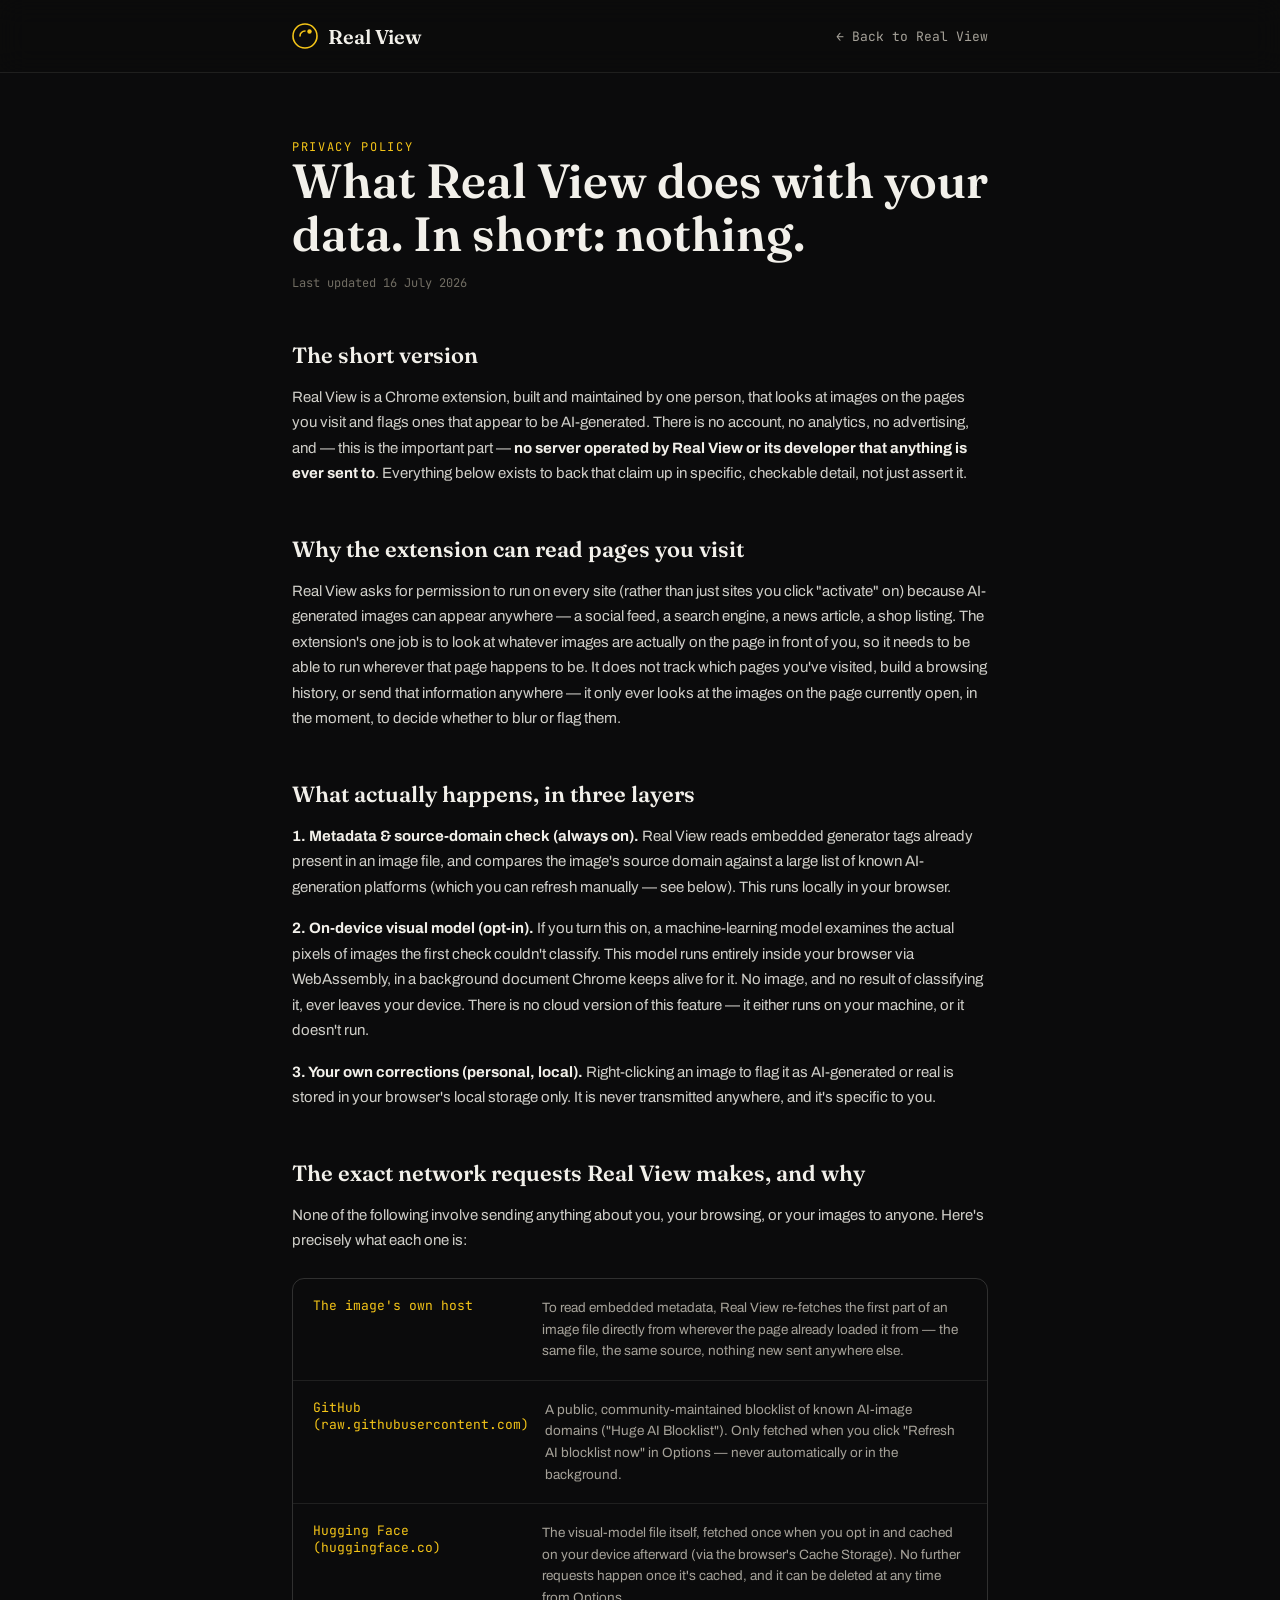
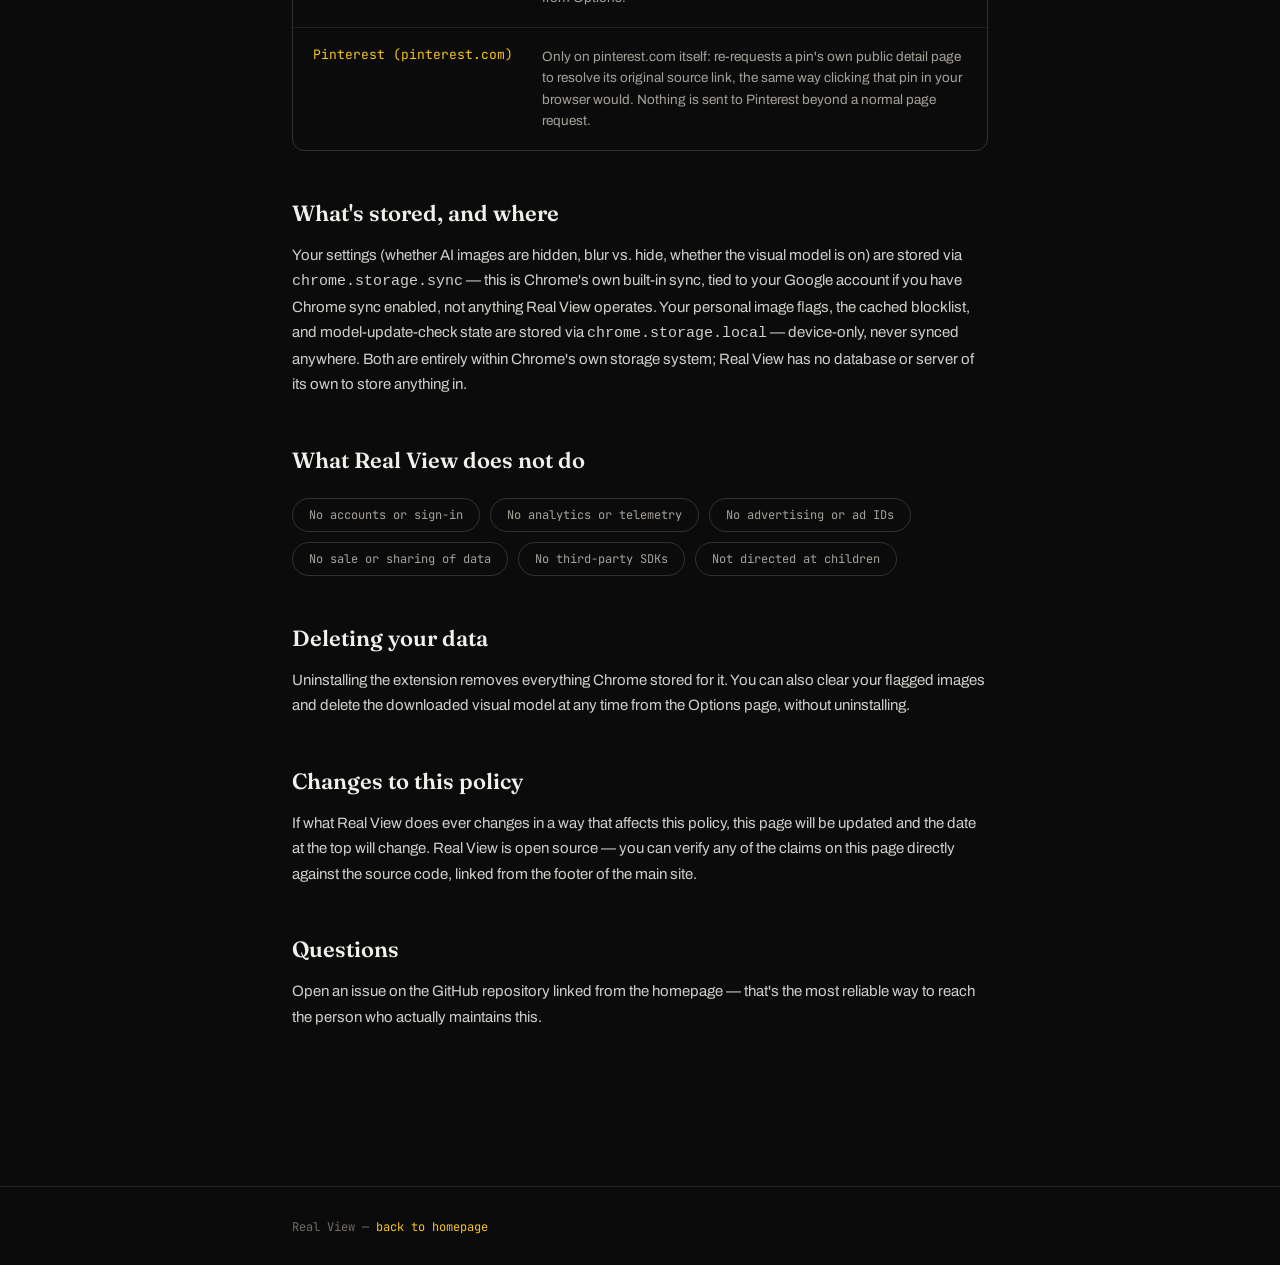
==== docs/privacy.html @ 61cdf031 "Initial commit — Real View Chrome extension + marketing site A Chrome extension that hides AI-genera" ====
<!doctype html>
<html lang="en">
<head>
<meta charset="utf-8" />
<meta name="viewport" content="width=device-width, initial-scale=1" />
<title>Privacy Policy — Real View</title>
<meta name="description" content="Real View's privacy policy — exactly what runs on-device, what network requests happen and why, and what's never collected." />
<link rel="icon" href="favicon.svg" type="image/svg+xml" />
<link rel="preconnect" href="https://fonts.googleapis.com">
<link rel="preconnect" href="https://fonts.gstatic.com" crossorigin>
<link href="https://fonts.googleapis.com/css2?family=Fraunces:ital,opsz,wght@0,9..144,300;0,9..144,450;0,9..144,600;0,9..144,680;1,9..144,450&family=JetBrains+Mono:wght@400;500;600&family=Archivo:wght@400;500;600;700;800&display=swap" rel="stylesheet">
<style>
  :root{
    --bg:#0b0b0c;
    --bg-1:#131315;
    --bg-2:#1b1b1e;
    --line:rgba(242,240,234,0.09);
    --line-strong:rgba(242,240,234,0.16);
    --fg:#f2f0ea;
    --fg-dim:#a6a299;
    --fg-faint:#726e64;
    --gold:#f5c518;
    --green:#3fb768;
    --serif:'Fraunces', ui-serif, Georgia, serif;
    --mono:'JetBrains Mono', ui-monospace, monospace;
    --sans:'Archivo', ui-sans-serif, sans-serif;
  }
  *{box-sizing:border-box;}
  body{
    margin:0;
    background:var(--bg);
    color:var(--fg);
    font-family:var(--sans);
    -webkit-font-smoothing:antialiased;
  }
  a{color:var(--gold); text-decoration:none;}
  a:hover{text-decoration:underline;}
  .wrap{max-width:760px; margin:0 auto; padding:0 32px;}

  header{
    position:sticky; top:0; z-index:10;
    background:rgba(11,11,12,0.82);
    backdrop-filter:blur(14px) saturate(1.1);
    border-bottom:1px solid var(--line);
  }
  .nav{display:flex; align-items:center; justify-content:space-between; height:72px;}
  .brand{display:flex; align-items:center; gap:10px; font-family:var(--serif); font-weight:600; font-size:20px;}
  .brand .mark{width:26px; height:26px; display:block;}
  .back{font-family:var(--mono); font-size:13px; color:var(--fg-dim); text-decoration:none;}
  .back:hover{color:var(--gold);}

  main{padding:64px 0 100px;}
  .eyebrow{
    font-family:var(--mono); font-size:12px; letter-spacing:0.14em; text-transform:uppercase;
    color:var(--gold); margin:0 0 16px;
  }
  h1{font-family:var(--serif); font-weight:600; font-size:clamp(32px,5vw,48px); line-height:1.1; margin:0 0 12px;}
  .updated{font-family:var(--mono); font-size:12px; color:var(--fg-faint); margin:0 0 48px;}

  h2{font-family:var(--serif); font-weight:600; font-size:22px; margin:48px 0 16px;}
  h2:first-of-type{margin-top:0;}
  p{font-size:15px; line-height:1.7; color:var(--d0cfc9,#d0cfc9); margin:0 0 16px;}
  p, li{color:#d0cfc9;}
  ul{margin:0 0 16px; padding-left:22px;}
  li{font-size:15px; line-height:1.7; margin-bottom:10px;}
  strong{color:var(--fg);}

  .destinations{
    border:1px solid var(--line-strong); border-radius:12px; overflow:hidden;
    margin:24px 0;
  }
  .dest-row{
    display:grid; grid-template-columns:1fr 2fr; gap:16px;
    padding:18px 20px; border-bottom:1px solid var(--line);
  }
  .dest-row:last-child{border-bottom:none;}
  .dest-name{font-family:var(--mono); font-size:13px; color:var(--gold);}
  .dest-desc{font-size:13.5px; line-height:1.6; color:var(--fg-dim);}

  .pillrow{display:flex; flex-wrap:wrap; gap:10px; margin:24px 0 8px;}
  .pill{
    font-family:var(--mono); font-size:12px; color:var(--fg-dim);
    border:1px solid var(--line-strong); border-radius:999px; padding:8px 16px;
  }

  footer{border-top:1px solid var(--line); padding:32px 0; margin-top:40px;}
  .foot-row{font-family:var(--mono); font-size:12px; color:var(--fg-faint);}
</style>
</head>
<body>

<header>
  <div class="wrap nav">
    <div class="brand">
      <svg class="mark" viewBox="0 0 26 26" fill="none" xmlns="http://www.w3.org/2000/svg">
        <circle cx="13" cy="13" r="12" stroke="#f5c518" stroke-width="1.6"/>
        <path d="M8 13a5 5 0 0 1 5-5" stroke="#f5c518" stroke-width="1.6" stroke-linecap="round"/>
        <circle cx="17.5" cy="8.5" r="2.2" fill="#f5c518"/>
      </svg>
      Real View
    </div>
    <a class="back" href="index.html">← Back to Real View</a>
  </div>
</header>

<main>
  <div class="wrap">
    <span class="eyebrow">PRIVACY POLICY</span>
    <h1>What Real View does with your data. In short: nothing.</h1>
    <p class="updated">Last updated 16 July 2026</p>

    <h2>The short version</h2>
    <p>
      Real View is a Chrome extension, built and maintained by one person, that looks at
      images on the pages you visit and flags ones that appear to be AI-generated. There
      is no account, no analytics, no advertising, and — this is the important part —
      <strong>no server operated by Real View or its developer that anything is ever sent to</strong>.
      Everything below exists to back that claim up in specific, checkable detail, not
      just assert it.
    </p>

    <h2>Why the extension can read pages you visit</h2>
    <p>
      Real View asks for permission to run on every site (rather than just sites you
      click "activate" on) because AI-generated images can appear anywhere — a social
      feed, a search engine, a news article, a shop listing. The extension's one job is
      to look at whatever images are actually on the page in front of you, so it needs to
      be able to run wherever that page happens to be. It does not track which pages
      you've visited, build a browsing history, or send that information anywhere —
      it only ever looks at the images on the page currently open, in the moment, to
      decide whether to blur or flag them.
    </p>

    <h2>What actually happens, in three layers</h2>
    <p>
      <strong>1. Metadata &amp; source-domain check (always on).</strong> Real View
      reads embedded generator tags already present in an image file, and compares the
      image's source domain against a large list of known AI-generation platforms
      (which you can refresh manually — see below). This runs locally in your browser.
    </p>
    <p>
      <strong>2. On-device visual model (opt-in).</strong> If you turn this on, a
      machine-learning model examines the actual pixels of images the first check
      couldn't classify. This model runs entirely inside your browser via WebAssembly,
      in a background document Chrome keeps alive for it. No image, and no result of
      classifying it, ever leaves your device. There is no cloud version of this
      feature — it either runs on your machine, or it doesn't run.
    </p>
    <p>
      <strong>3. Your own corrections (personal, local).</strong> Right-clicking an
      image to flag it as AI-generated or real is stored in your browser's local
      storage only. It is never transmitted anywhere, and it's specific to you.
    </p>

    <h2>The exact network requests Real View makes, and why</h2>
    <p>None of the following involve sending anything about you, your browsing, or your images to anyone. Here's precisely what each one is:</p>
    <div class="destinations">
      <div class="dest-row">
        <div class="dest-name">The image's own host</div>
        <div class="dest-desc">To read embedded metadata, Real View re-fetches the first part of an image file directly from wherever the page already loaded it from — the same file, the same source, nothing new sent anywhere else.</div>
      </div>
      <div class="dest-row">
        <div class="dest-name">GitHub (raw.githubusercontent.com)</div>
        <div class="dest-desc">A public, community-maintained blocklist of known AI-image domains ("Huge AI Blocklist"). Only fetched when you click "Refresh AI blocklist now" in Options — never automatically or in the background.</div>
      </div>
      <div class="dest-row">
        <div class="dest-name">Hugging Face (huggingface.co)</div>
        <div class="dest-desc">The visual-model file itself, fetched once when you opt in and cached on your device afterward (via the browser's Cache Storage). No further requests happen once it's cached, and it can be deleted at any time from Options.</div>
      </div>
      <div class="dest-row">
        <div class="dest-name">Pinterest (pinterest.com)</div>
        <div class="dest-desc">Only on pinterest.com itself: re-requests a pin's own public detail page to resolve its original source link, the same way clicking that pin in your browser would. Nothing is sent to Pinterest beyond a normal page request.</div>
      </div>
    </div>

    <h2>What's stored, and where</h2>
    <p>
      Your settings (whether AI images are hidden, blur vs. hide, whether the visual
      model is on) are stored via <code>chrome.storage.sync</code> — this is Chrome's
      own built-in sync, tied to your Google account if you have Chrome sync enabled,
      not anything Real View operates. Your personal image flags, the cached blocklist,
      and model-update-check state are stored via <code>chrome.storage.local</code> —
      device-only, never synced anywhere. Both are entirely within Chrome's own storage
      system; Real View has no database or server of its own to store anything in.
    </p>

    <h2>What Real View does not do</h2>
    <div class="pillrow">
      <span class="pill">No accounts or sign-in</span>
      <span class="pill">No analytics or telemetry</span>
      <span class="pill">No advertising or ad IDs</span>
      <span class="pill">No sale or sharing of data</span>
      <span class="pill">No third-party SDKs</span>
      <span class="pill">Not directed at children</span>
    </div>

    <h2>Deleting your data</h2>
    <p>
      Uninstalling the extension removes everything Chrome stored for it. You can also
      clear your flagged images and delete the downloaded visual model at any time from
      the Options page, without uninstalling.
    </p>

    <h2>Changes to this policy</h2>
    <p>
      If what Real View does ever changes in a way that affects this policy, this page
      will be updated and the date at the top will change. Real View is open source —
      you can verify any of the claims on this page directly against the source code,
      linked from the footer of the main site.
    </p>

    <h2>Questions</h2>
    <p>
      Open an issue on the GitHub repository linked from the homepage — that's the
      most reliable way to reach the person who actually maintains this.
    </p>
  </div>
</main>

<footer>
  <div class="wrap foot-row">Real View — <a href="index.html">back to homepage</a></div>
</footer>

</body>
</html>
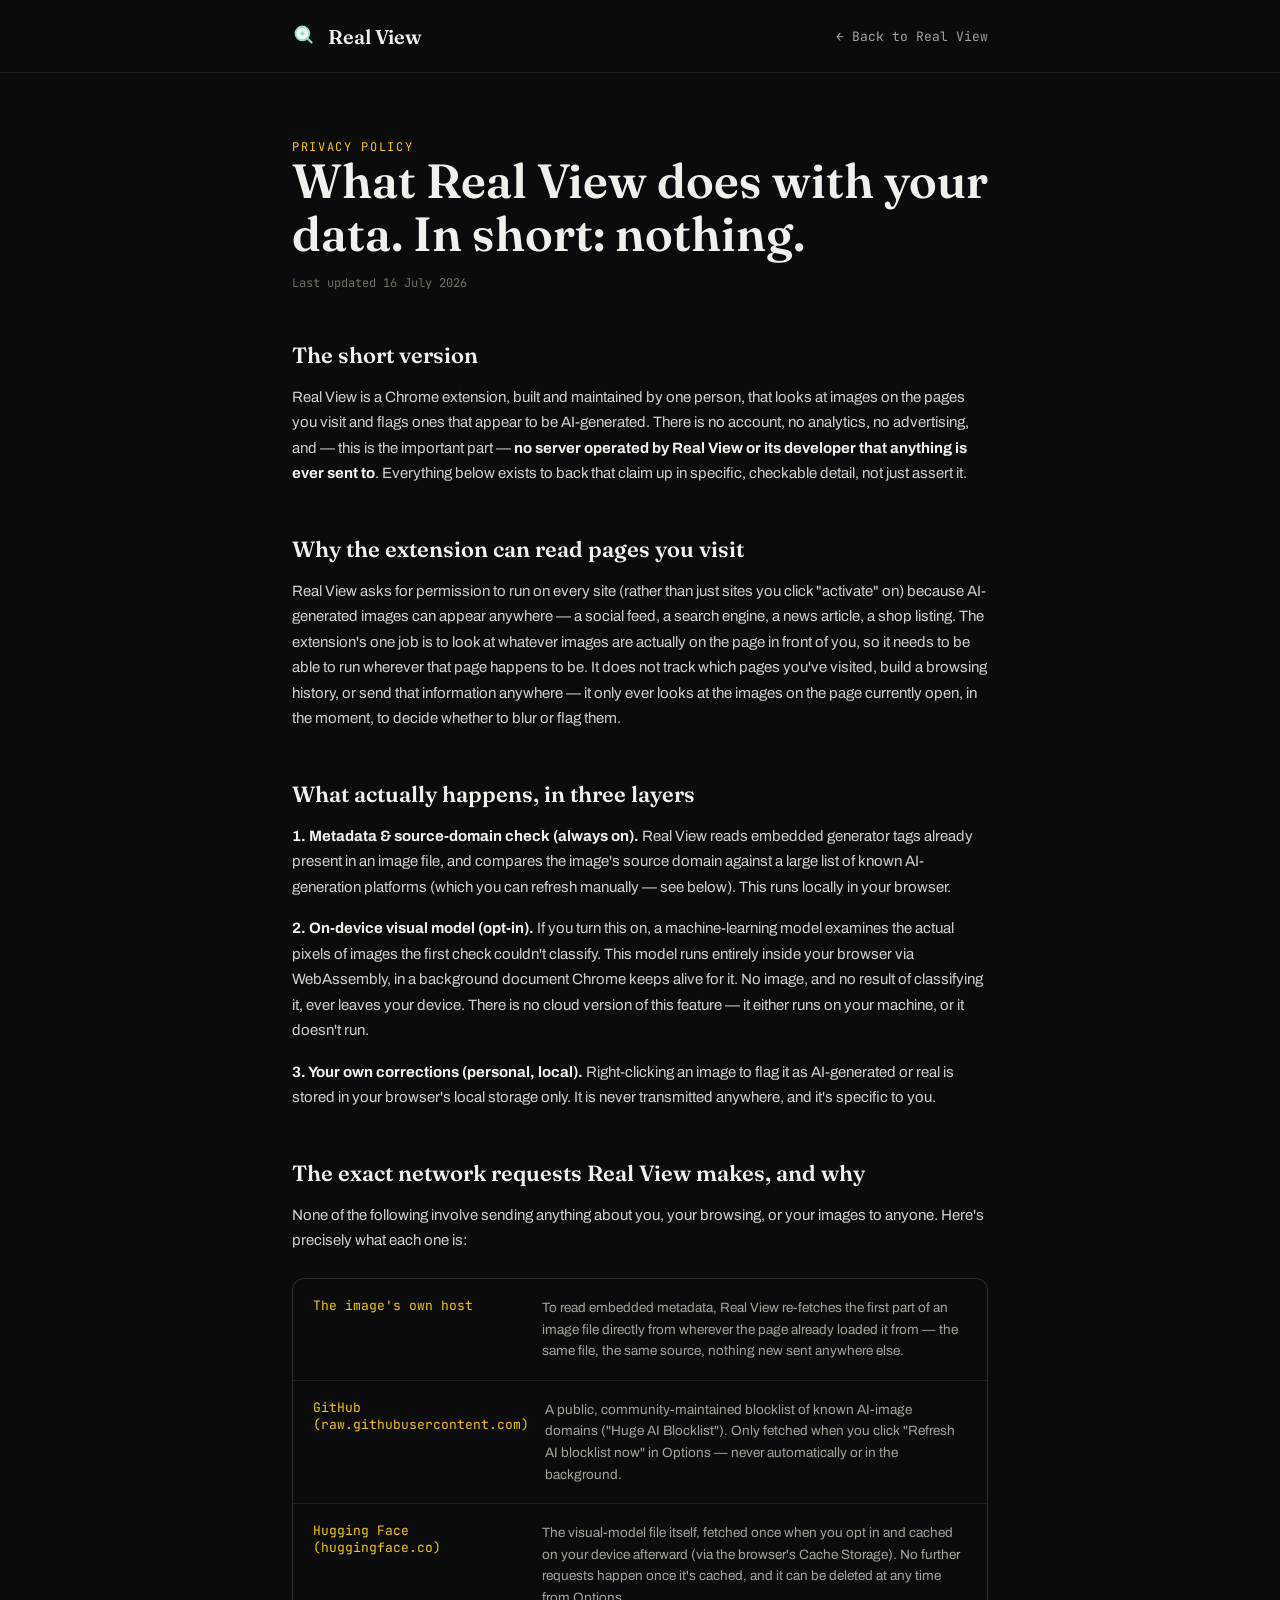
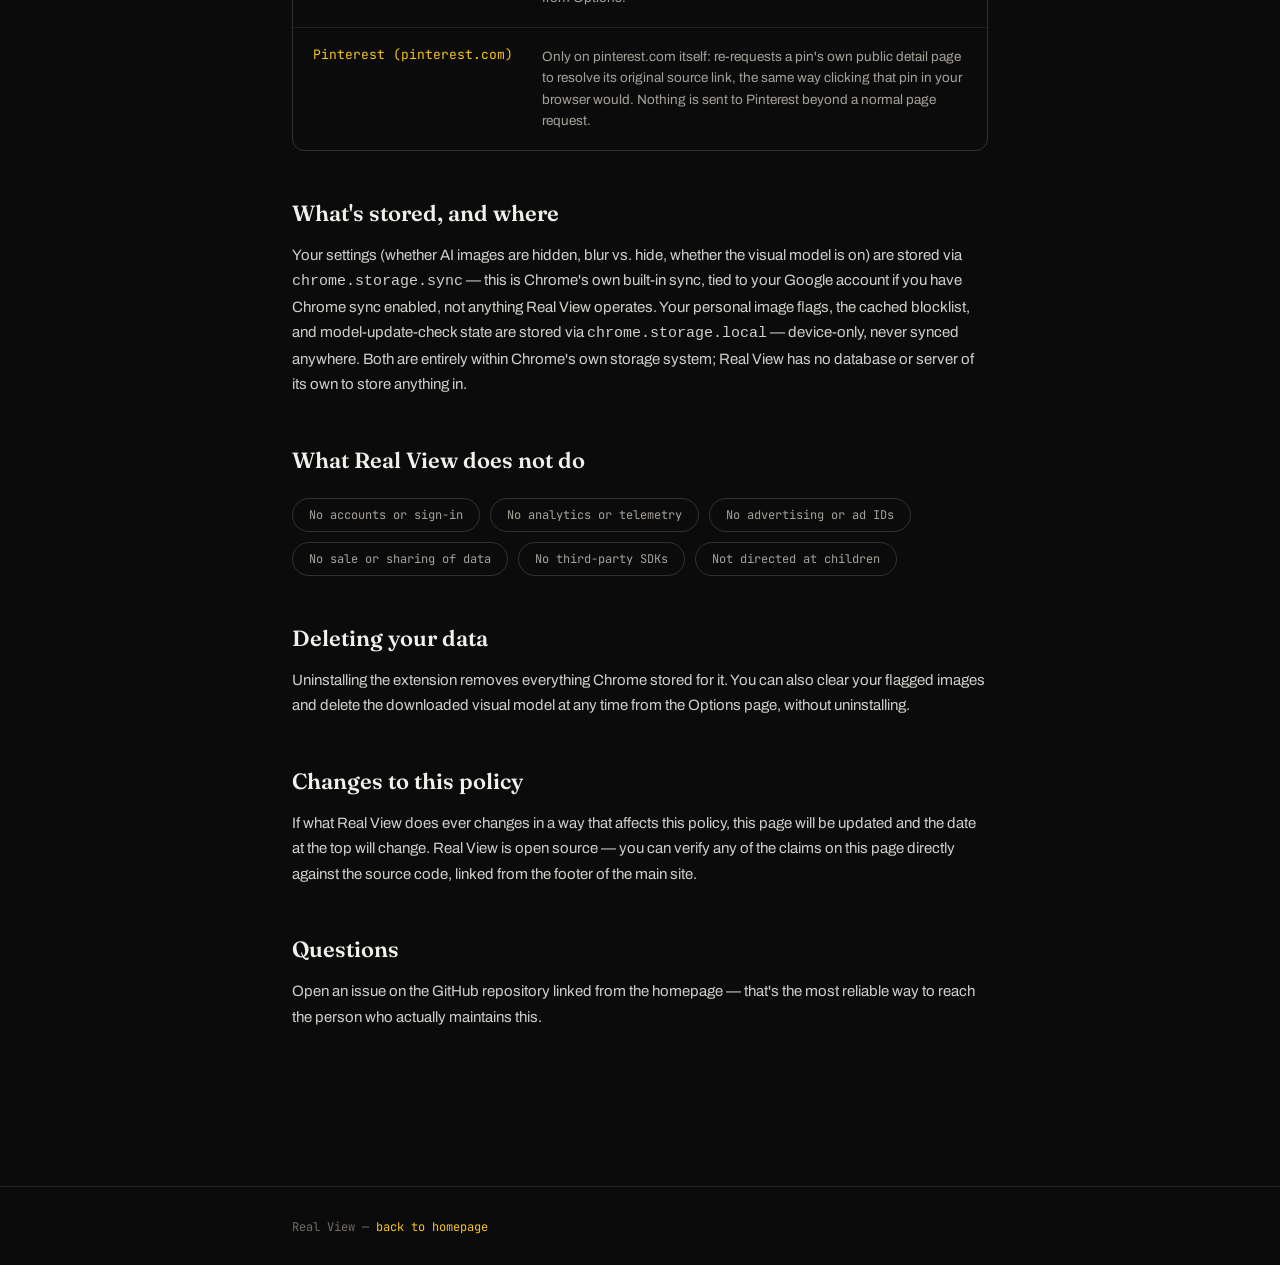
==== commit 517d4499: "Replace brand mark with a teal magnifying-glass-and-sparkle logo New logo across the board: extensio" ====
--- a/docs/privacy.html
+++ b/docs/privacy.html
@@ -92,10 +92,10 @@
 <header>
   <div class="wrap nav">
     <div class="brand">
-      <svg class="mark" viewBox="0 0 26 26" fill="none" xmlns="http://www.w3.org/2000/svg">
-        <circle cx="13" cy="13" r="12" stroke="#f5c518" stroke-width="1.6"/>
-        <path d="M8 13a5 5 0 0 1 5-5" stroke="#f5c518" stroke-width="1.6" stroke-linecap="round"/>
-        <circle cx="17.5" cy="8.5" r="2.2" fill="#f5c518"/>
+      <svg class="mark" viewBox="0 0 100 100" xmlns="http://www.w3.org/2000/svg">
+        <line x1="58.38" y1="58.38" x2="75.35" y2="75.35" stroke="#8FE3C0" stroke-width="8" stroke-linecap="round"/>
+        <circle cx="40" cy="40" r="26" fill="#ffffff" stroke="#8FE3C0" stroke-width="8"/>
+        <path d="M 40,25 C 41.5,34.5 45.5,38.5 55,40 C 45.5,41.5 41.5,45.5 40,55 C 38.5,45.5 34.5,41.5 25,40 C 34.5,38.5 38.5,34.5 40,25 Z" fill="#8FE3C0"/>
       </svg>
       Real View
     </div>
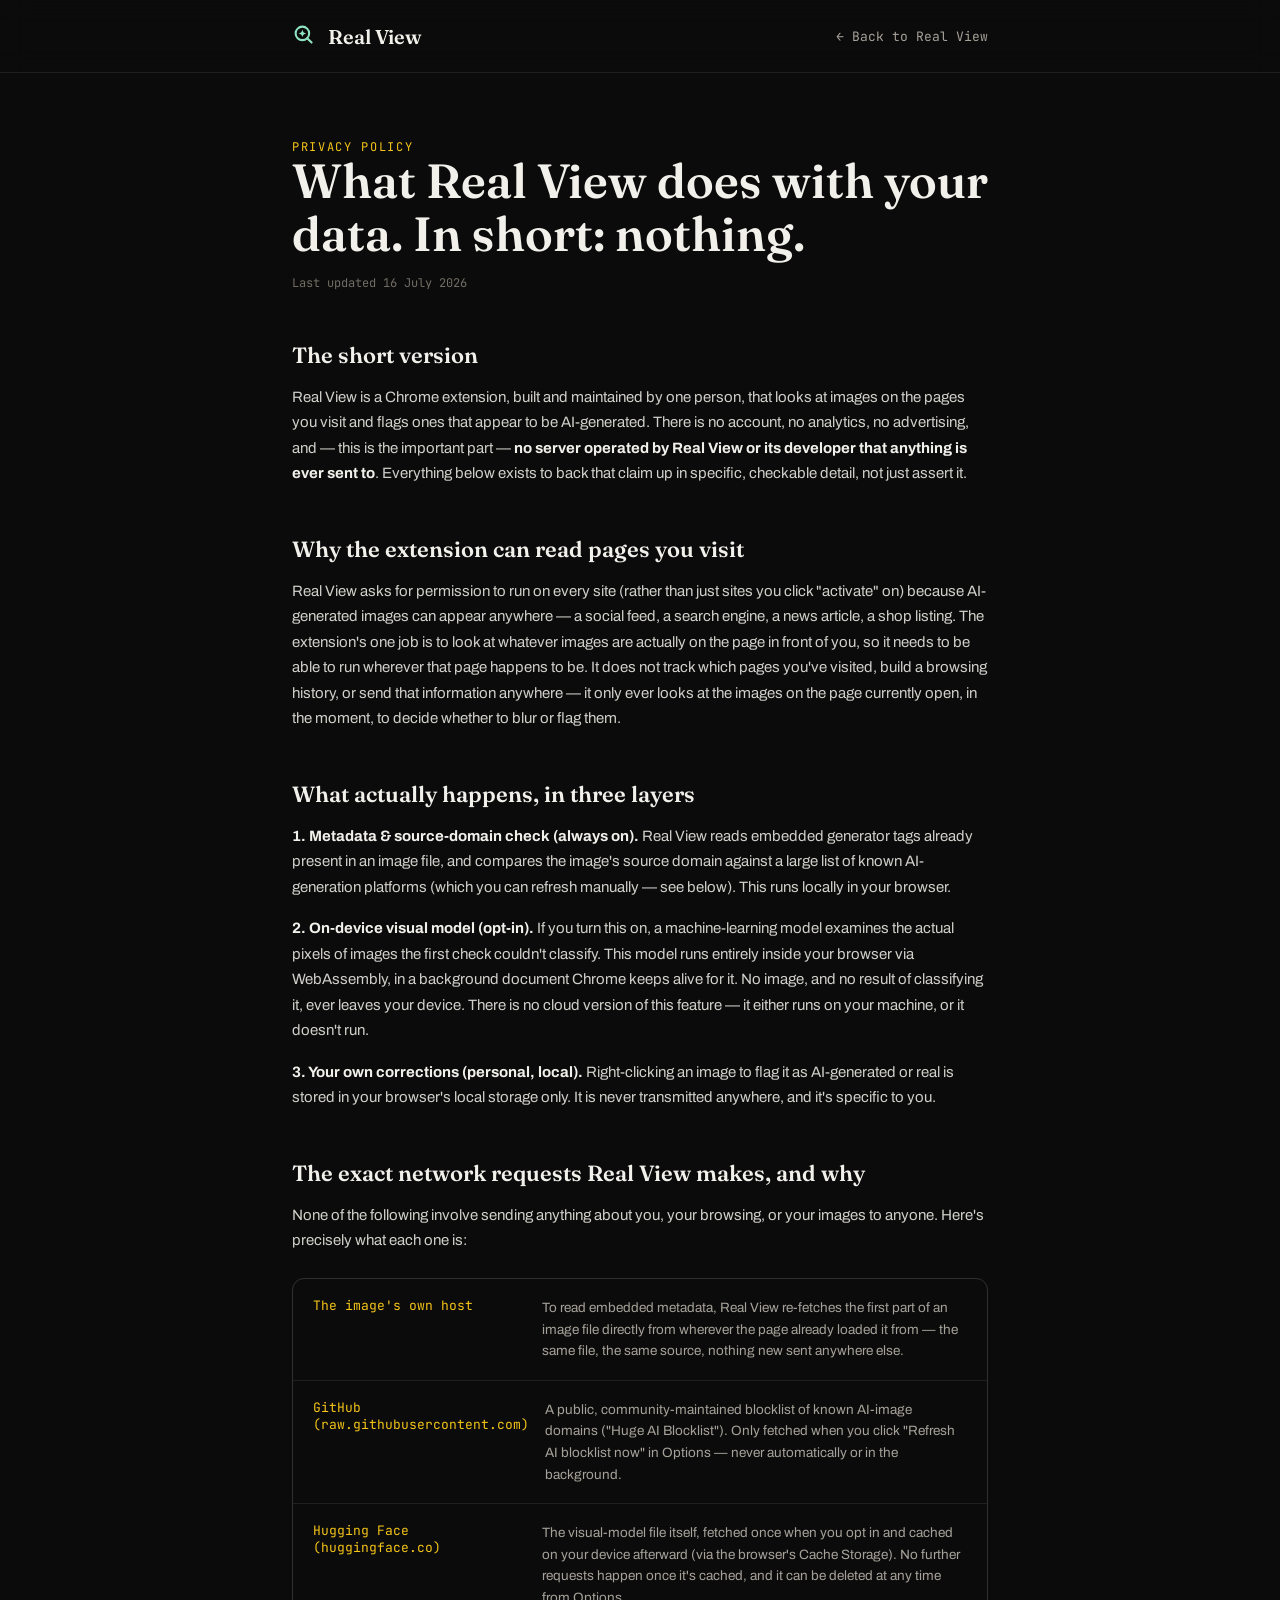
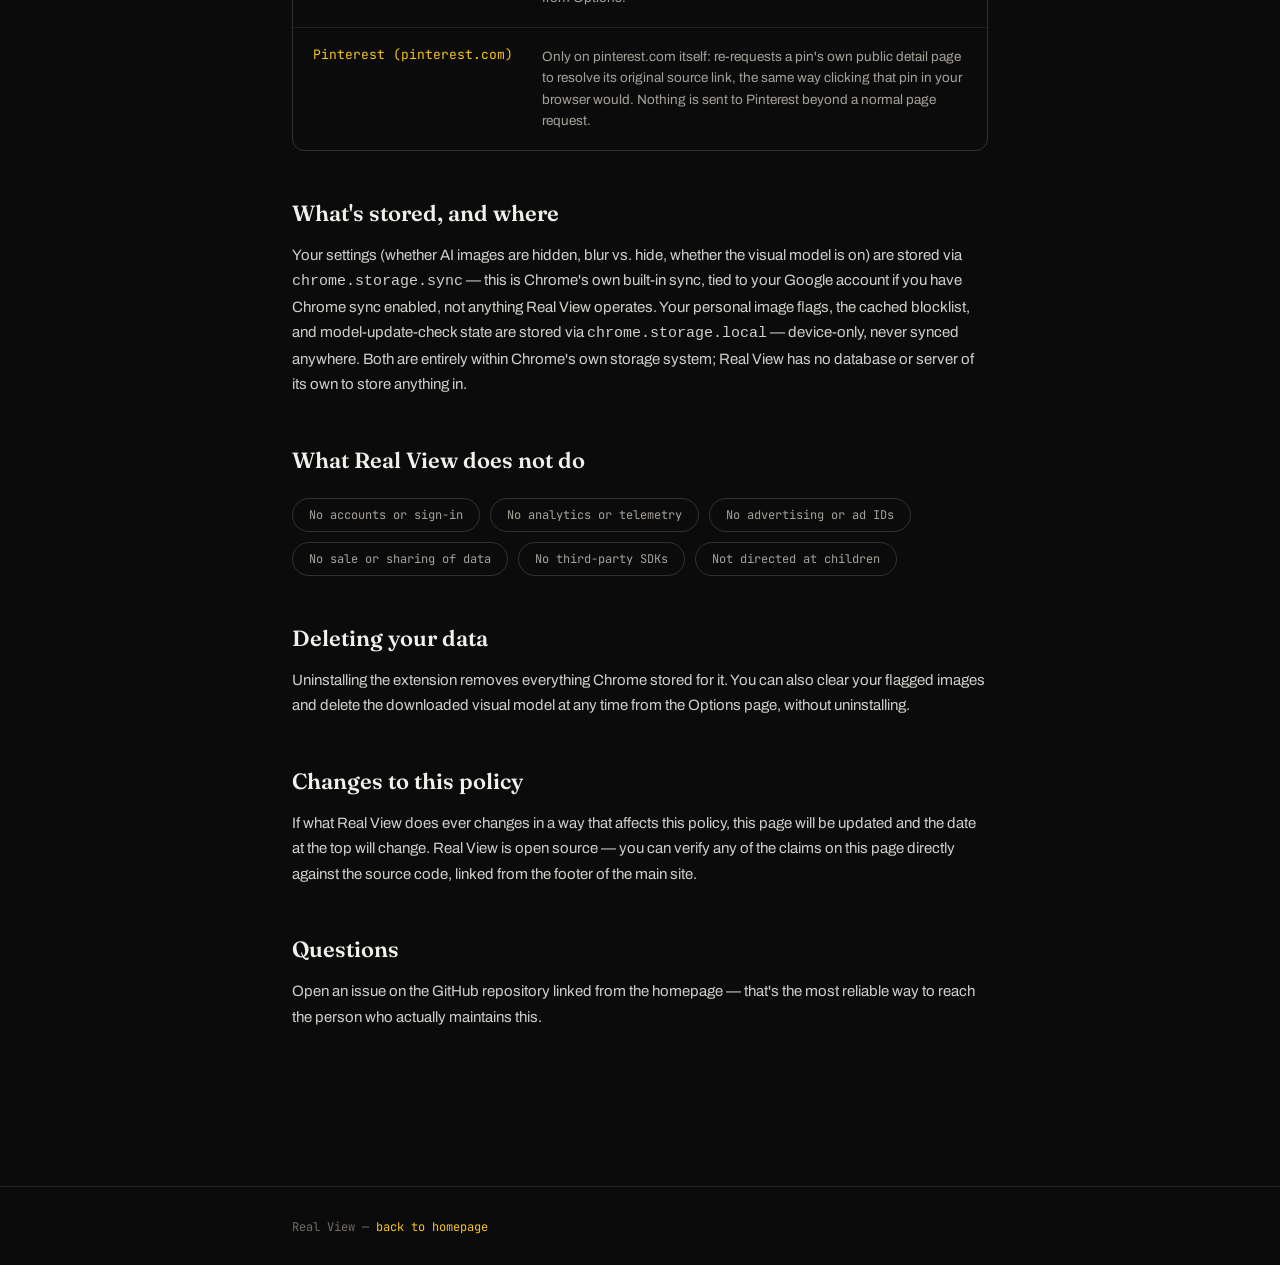
==== commit 8404ae84: "Make the logo's lens transparent instead of white-filled Reads cleanly against both light and dark b" ====
--- a/docs/privacy.html
+++ b/docs/privacy.html
@@ -94,7 +94,7 @@
     <div class="brand">
       <svg class="mark" viewBox="0 0 100 100" xmlns="http://www.w3.org/2000/svg">
         <line x1="58.38" y1="58.38" x2="75.35" y2="75.35" stroke="#8FE3C0" stroke-width="8" stroke-linecap="round"/>
-        <circle cx="40" cy="40" r="26" fill="#ffffff" stroke="#8FE3C0" stroke-width="8"/>
+        <circle cx="40" cy="40" r="26" fill="none" stroke="#8FE3C0" stroke-width="8"/>
         <path d="M 40,25 C 41.5,34.5 45.5,38.5 55,40 C 45.5,41.5 41.5,45.5 40,55 C 38.5,45.5 34.5,41.5 25,40 C 34.5,38.5 38.5,34.5 40,25 Z" fill="#8FE3C0"/>
       </svg>
       Real View
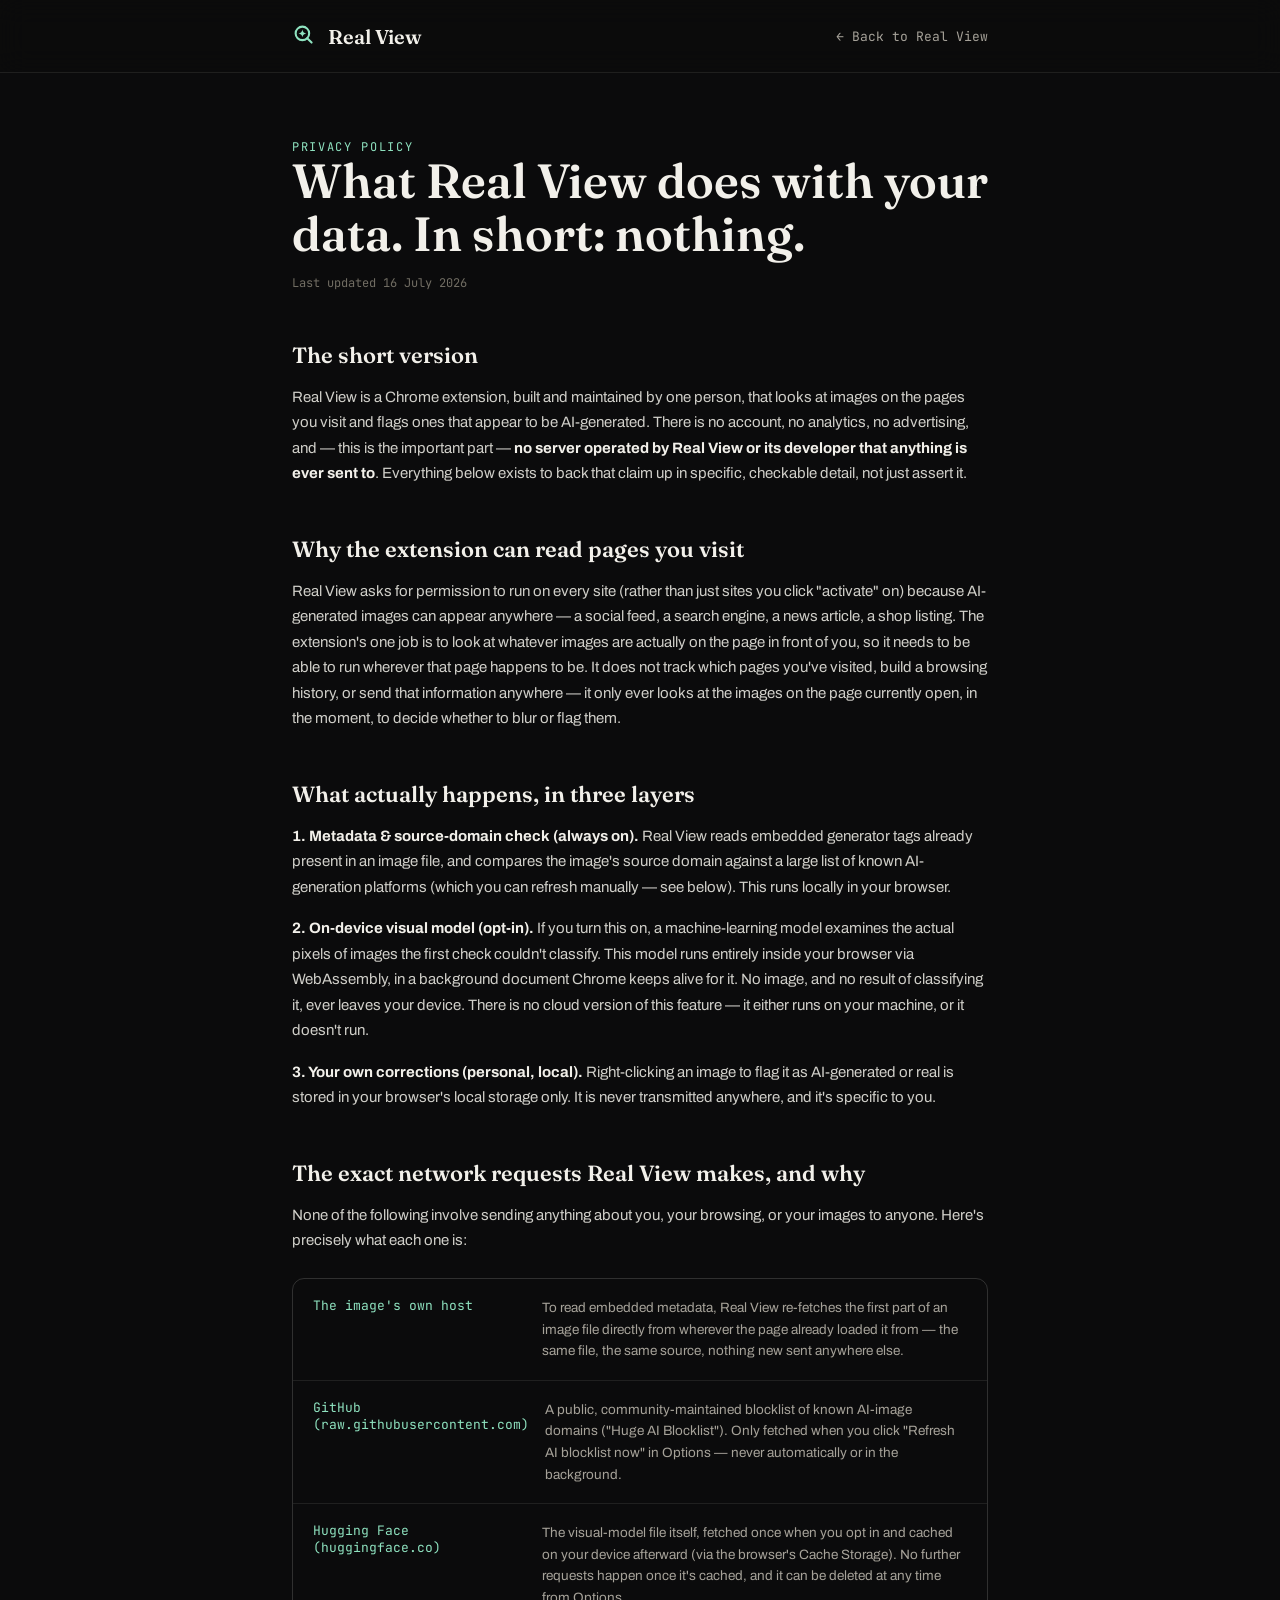
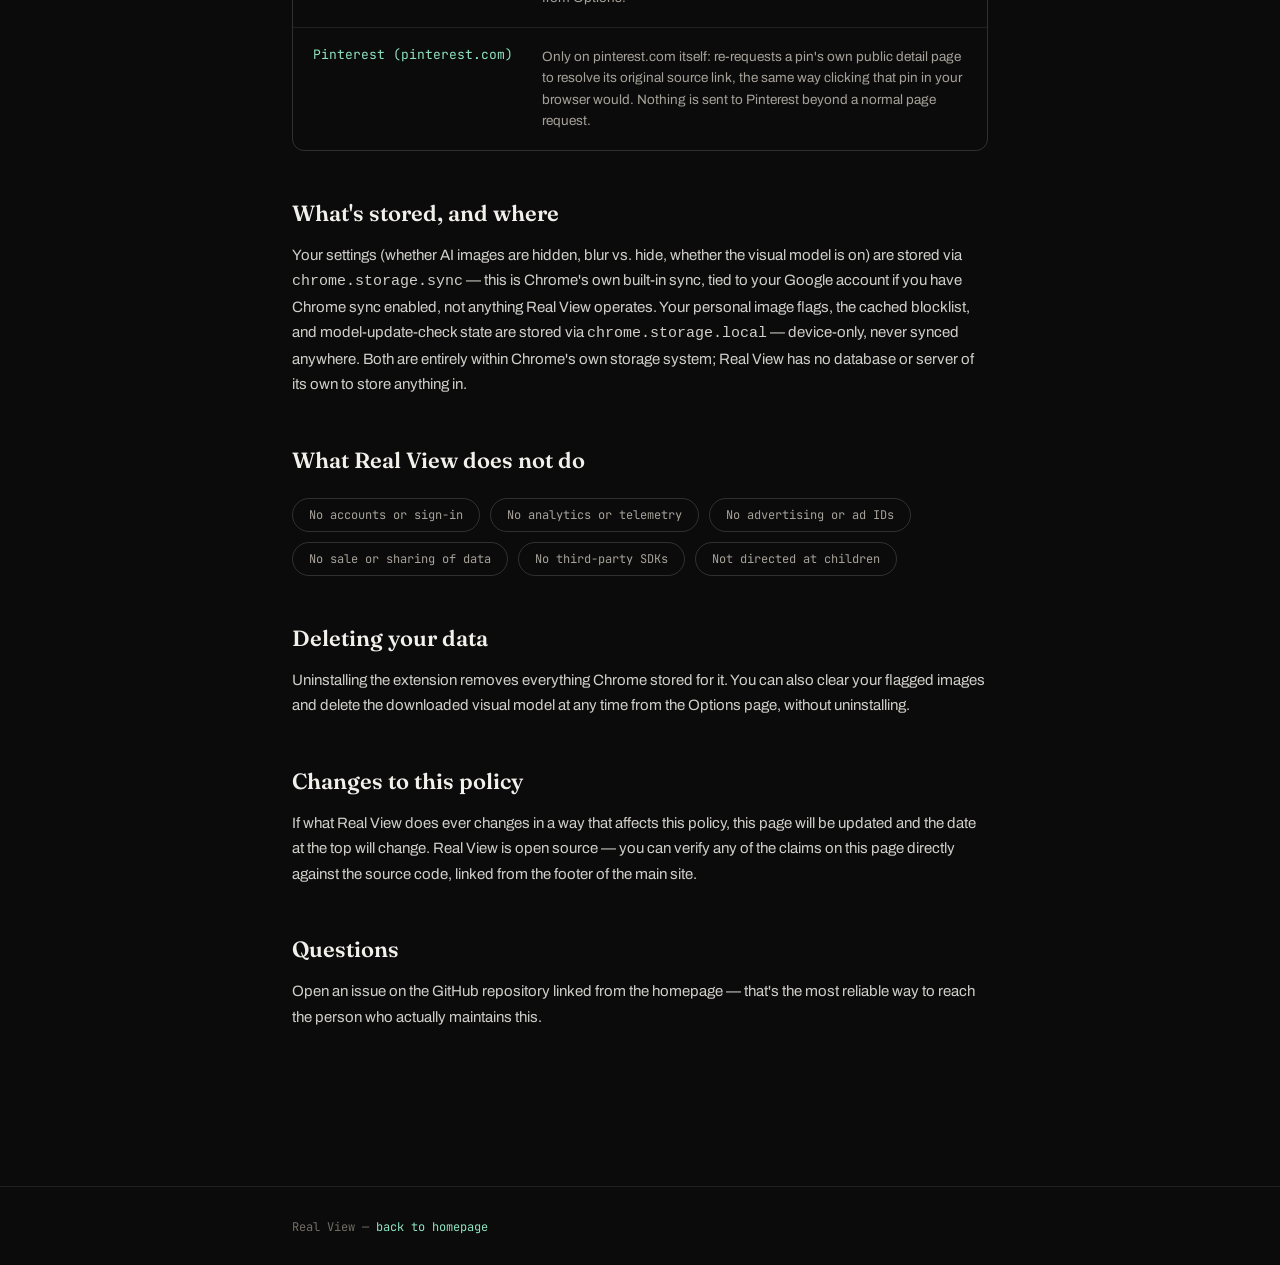
==== commit 675dc830: "Rebrand the site's accent color from marigold to teal The --gold CSS variable (and every hardcoded r" ====
--- a/docs/privacy.html
+++ b/docs/privacy.html
@@ -19,7 +19,7 @@
     --fg:#f2f0ea;
     --fg-dim:#a6a299;
     --fg-faint:#726e64;
-    --gold:#f5c518;
+    --gold:#8FE3C0;
     --green:#3fb768;
     --serif:'Fraunces', ui-serif, Georgia, serif;
     --mono:'JetBrains Mono', ui-monospace, monospace;
